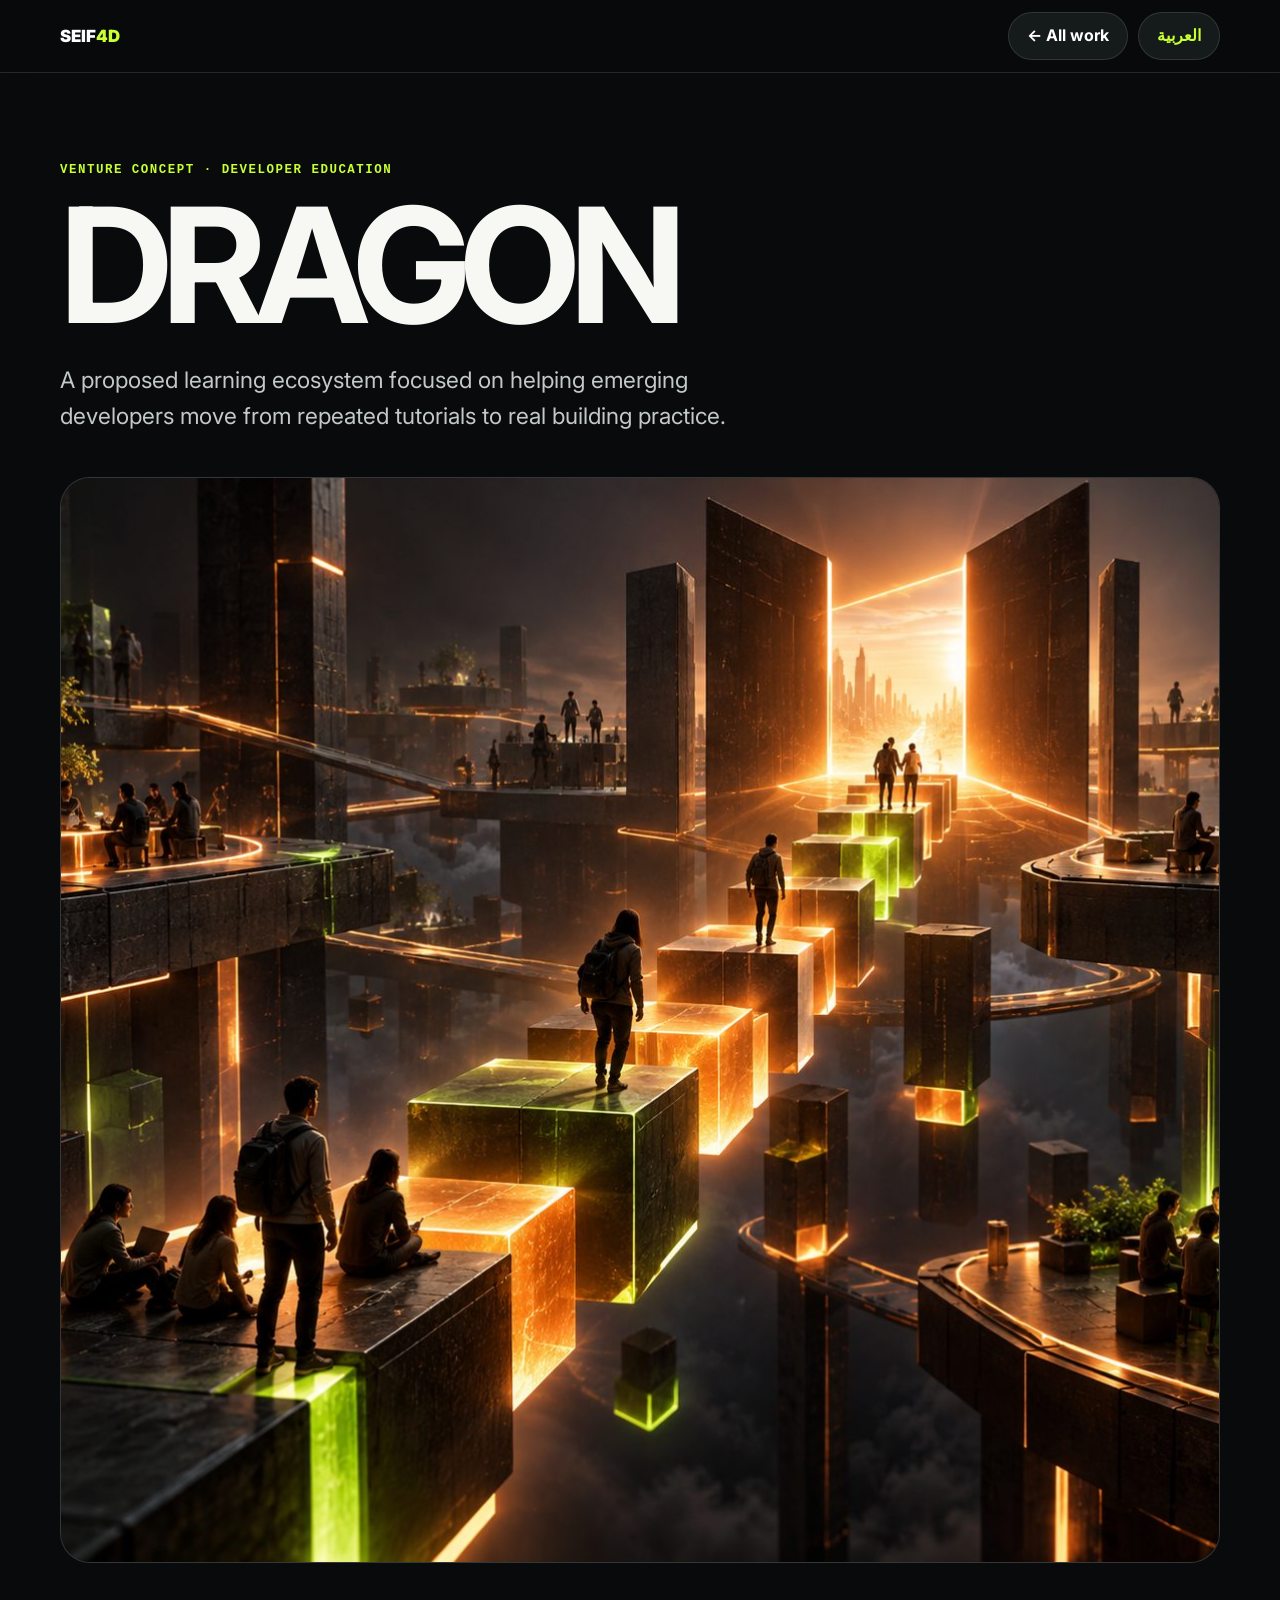
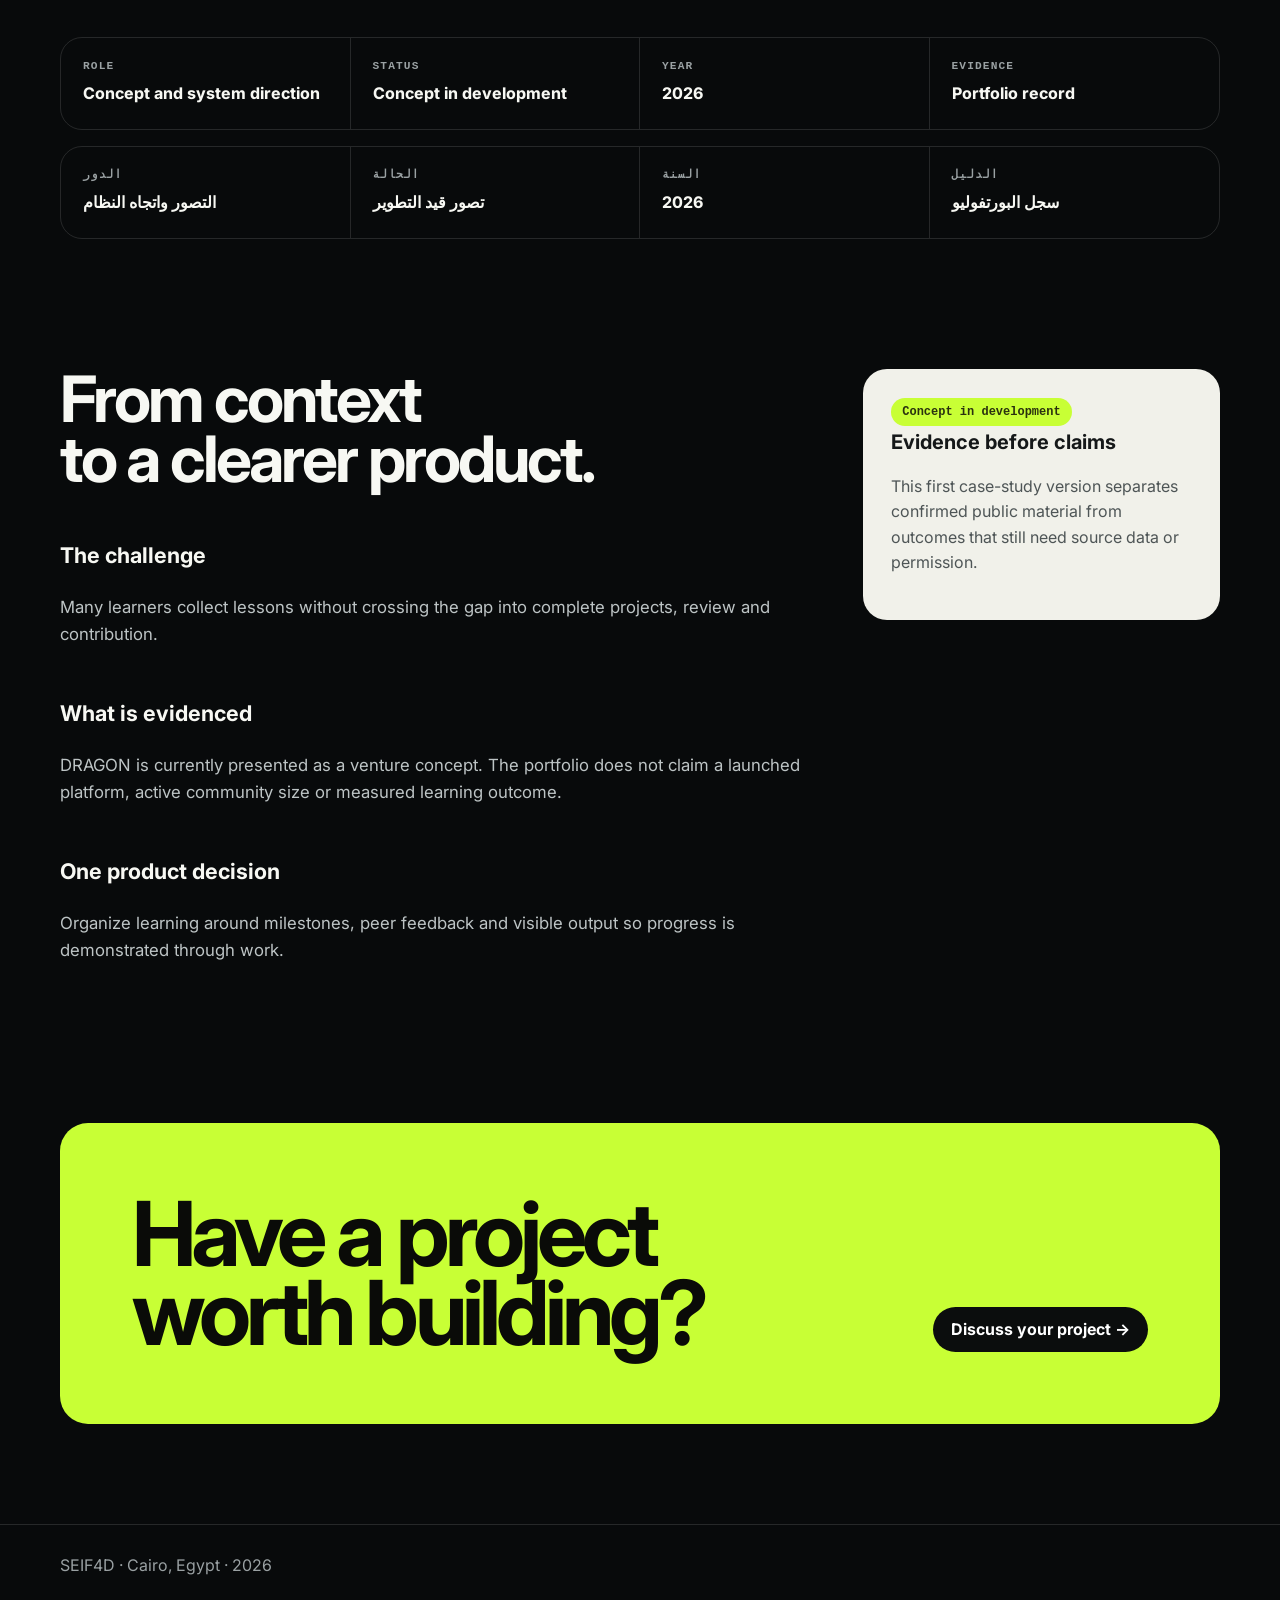
==== work/dragon.html @ 625cdb6b "Add files via upload" ====
<!doctype html>
<html lang="en" dir="ltr">
<head>
  <meta charset="utf-8">
  <meta name="viewport" content="width=device-width,initial-scale=1,viewport-fit=cover">
  <title>SEIF4D — DRAGON case study</title>
  <meta name="description" content="A proposed learning ecosystem focused on helping emerging developers move from repeated tutorials to real building practice.">
  <meta name="robots" content="index,follow,max-image-preview:large">
  <link rel="canonical" href="https://seif4d.com/work/dragon.html">
  <meta property="og:type" content="article">
  <meta property="og:title" content="DRAGON — SEIF4D project">
  <meta property="og:description" content="A proposed learning ecosystem focused on helping emerging developers move from repeated tutorials to real building practice.">
  <meta property="og:image" content="https://seif4d.com/assets/dragon-cover-v2.jpg">
  <link rel="preconnect" href="https://fonts.googleapis.com">
  <link rel="preconnect" href="https://fonts.gstatic.com" crossorigin>
  <link rel="stylesheet" href="https://fonts.googleapis.com/css2?family=Cairo:wght@400;600;700;800;900&family=Inter:wght@400;500;600;700;800;900&display=swap">
  <link rel="stylesheet" href="case-study.css">
</head>
<body data-title-en="DRAGON — SEIF4D project" data-title-ar="DRAGON — مشروع SEIF4D" data-description-en="A proposed learning ecosystem focused on helping emerging developers move from repeated tutorials to real building practice." data-description-ar="تصور لمنظومة تعلم تساعد المطورين الصاعدين على الانتقال من تكرار الدروس إلى ممارسة البناء الفعلي.">
  <header class="case-header"><div class="shell"><a class="brand" data-home href="../index.html#work">SEIF<span>4D</span></a><div class="header-actions"><a data-home href="../index.html#work">← <span class="en-copy">All work</span><span class="ar-copy">كل الأعمال</span></a><button type="button" data-language>العربية</button></div></div></header>
  <main>
    <section class="case-hero shell">
      <div class="en-copy"><p class="eyebrow">Venture concept · Developer education</p><h1>DRAGON</h1><p class="lede">A proposed learning ecosystem focused on helping emerging developers move from repeated tutorials to real building practice.</p></div>
      <div class="ar-copy"><p class="eyebrow">تصور مشروع · تعليم المطورين</p><h1>DRAGON</h1><p class="lede">تصور لمنظومة تعلم تساعد المطورين الصاعدين على الانتقال من تكرار الدروس إلى ممارسة البناء الفعلي.</p></div>
      <img class="cover" src="../assets/dragon-cover-v2.jpg" width="1448" height="1086" alt="DRAGON editorial project cover">
      <dl class="proof en-copy"><div><dt>Role</dt><dd>Concept and system direction</dd></div><div><dt>Status</dt><dd>Concept in development</dd></div><div><dt>Year</dt><dd>2026</dd></div><div><dt>Evidence</dt><dd>Portfolio record</dd></div></dl>
      <dl class="proof ar-copy"><div><dt>الدور</dt><dd>التصور واتجاه النظام</dd></div><div><dt>الحالة</dt><dd>تصور قيد التطوير</dd></div><div><dt>السنة</dt><dd>2026</dd></div><div><dt>الدليل</dt><dd>سجل البورتفوليو</dd></div></dl>
    </section>
    <section class="case-content shell">
      <div class="copy en-copy"><h2>From context<br>to a clearer product.</h2><h3>The challenge</h3><p>Many learners collect lessons without crossing the gap into complete projects, review and contribution.</p><h3>What is evidenced</h3><p>DRAGON is currently presented as a venture concept. The portfolio does not claim a launched platform, active community size or measured learning outcome.</p><h3>One product decision</h3><p>Organize learning around milestones, peer feedback and visible output so progress is demonstrated through work.</p></div>
      <div class="copy ar-copy"><h2>من السياق<br>إلى منتج أوضح.</h2><h3>التحدي</h3><p>يجمع كثير من المتعلمين الدروس دون عبور الفجوة نحو مشروع مكتمل ومراجعة فعلية ومساهمة.</p><h3>ما تؤكده الأدلة</h3><p>يُعرض DRAGON حاليًا باعتباره تصورًا لمشروع. لا يدّعي البورتفوليو وجود منصة مطلقة أو حجم مجتمع نشط أو نتائج تعلم مقاسة.</p><h3>قرار في المنتج</h3><p>تنظيم التعلم حول مراحل بناء ومراجعة من الآخرين ومخرجات ظاهرة، بحيث يُثبت التقدم من خلال العمل.</p></div>
      <aside class="note"><span class="status"><span class="en-copy">Concept in development</span><span class="ar-copy">تصور قيد التطوير</span></span><div class="en-copy"><b>Evidence before claims</b><p>This first case-study version separates confirmed public material from outcomes that still need source data or permission.</p></div><div class="ar-copy"><b>الدليل قبل الادعاء</b><p>تفصل النسخة الأولى من دراسة الحالة بين المواد العامة المؤكدة والنتائج التي ما زالت تحتاج إلى مصدر أو تصريح.</p></div></aside>
    </section>
    <section class="case-cta shell"><div class="cta-card"><div class="en-copy"><h2>Have a project<br>worth building?</h2></div><div class="ar-copy"><h2>لديك مشروع<br>يستحق البناء؟</h2></div><a class="button" data-contact href="mailto:contact@seif4d.com"> <span class="en-copy">Discuss your project →</span><span class="ar-copy">ناقش مشروعك ←</span></a></div></section>
  </main>
  <footer class="case-footer"><div class="shell">SEIF4D · Cairo, Egypt · 2026</div></footer>
  <script src="case-study.js" defer></script>
</body>
</html>
---- work/case-study.css ----
:root{--ink:#080a0b;--panel:#111516;--paper:#f1f1ea;--muted:#9aa1a3;--lime:#c8ff35;--line:rgba(255,255,255,.12)}
*{box-sizing:border-box}html{scroll-behavior:smooth}body{margin:0;background:var(--ink);color:#f7f8f3;font-family:Inter,Arial,sans-serif;line-height:1.6}body[dir=rtl]{font-family:Cairo,Arial,sans-serif}.ar-copy{display:none}body[dir=rtl] .en-copy{display:none}body[dir=rtl] .ar-copy{display:block}.shell{width:min(1160px,calc(100% - 40px));margin:auto}.case-header{position:sticky;top:0;z-index:20;background:rgba(8,10,11,.88);backdrop-filter:blur(18px);border-bottom:1px solid var(--line)}.case-header .shell{height:72px;display:flex;align-items:center;justify-content:space-between;gap:16px}.brand{font-size:1.05rem;font-weight:900;color:#fff;text-decoration:none}.brand span{color:var(--lime)}.header-actions{display:flex;gap:10px}.header-actions a,.header-actions button,.button{min-height:44px;border-radius:999px;border:1px solid var(--line);background:#151a1b;color:#fff;padding:10px 18px;font:inherit;font-weight:700;text-decoration:none;cursor:pointer}.header-actions button{color:var(--lime)}.case-hero{padding:78px 0 42px}.eyebrow{font:700 .78rem/1.2 monospace;color:var(--lime);letter-spacing:.12em;text-transform:uppercase}.case-hero h1{font-size:clamp(4rem,13vw,10rem);line-height:.82;letter-spacing:-.065em;margin:22px 0 30px}.lede{max-width:740px;font-size:clamp(1.05rem,2vw,1.42rem);color:#c3c9c9}.cover{width:100%;aspect-ratio:4/3;object-fit:cover;border-radius:30px;border:1px solid var(--line);margin:20px 0 50px;background:#171b1c}.proof{display:grid;grid-template-columns:repeat(4,1fr);border:1px solid var(--line);border-radius:22px;overflow:hidden}.proof div{padding:22px;border-inline-end:1px solid var(--line)}.proof div:last-child{border:0}.proof dt{font:700 .7rem/1.2 monospace;color:var(--muted);text-transform:uppercase;letter-spacing:.1em}.proof dd{margin:8px 0 0;font-weight:750}.case-content{display:grid;grid-template-columns:minmax(0,1fr) minmax(260px,.48fr);gap:60px;padding:72px 0}.copy h2{font-size:clamp(2rem,5vw,4.4rem);line-height:.95;letter-spacing:-.045em;margin:0 0 24px}.copy h3{margin-top:48px;font-size:1.35rem}.copy p{color:#bdc4c5;font-size:1.05rem}.note{align-self:start;position:sticky;top:104px;background:var(--paper);color:#151819;border-radius:24px;padding:28px}.note b{display:block;font-size:1.25rem;margin-bottom:12px}.note p{color:#4e5556}.status{display:inline-flex;align-items:center;gap:8px;font:700 .75rem monospace;color:#2a310f;background:var(--lime);padding:7px 11px;border-radius:99px}.case-cta{padding:70px 0 100px}.cta-card{background:var(--lime);color:#0a0b08;border-radius:28px;padding:clamp(28px,7vw,72px);display:flex;align-items:end;justify-content:space-between;gap:30px}.cta-card h2{font-size:clamp(2.4rem,7vw,6.5rem);line-height:.88;letter-spacing:-.055em;margin:0}.cta-card .button{background:#0b0d0d;color:#fff;border:0}.case-footer{border-top:1px solid var(--line);padding:28px 0 44px;color:var(--muted)}
@media(max-width:720px){.shell{width:min(100% - 28px,1160px)}.case-header .shell{height:64px}.case-hero{padding-top:52px}.case-hero h1{font-size:clamp(3.4rem,19vw,6rem)}.cover{border-radius:20px;margin-bottom:28px}.proof{grid-template-columns:1fr 1fr}.proof div:nth-child(2){border-inline-end:0}.proof div:nth-child(-n+2){border-bottom:1px solid var(--line)}.case-content{grid-template-columns:1fr;gap:30px;padding:52px 0}.note{position:static}.cta-card{align-items:start;flex-direction:column}.header-actions a{display:none}}
@media(prefers-reduced-motion:reduce){html{scroll-behavior:auto}}
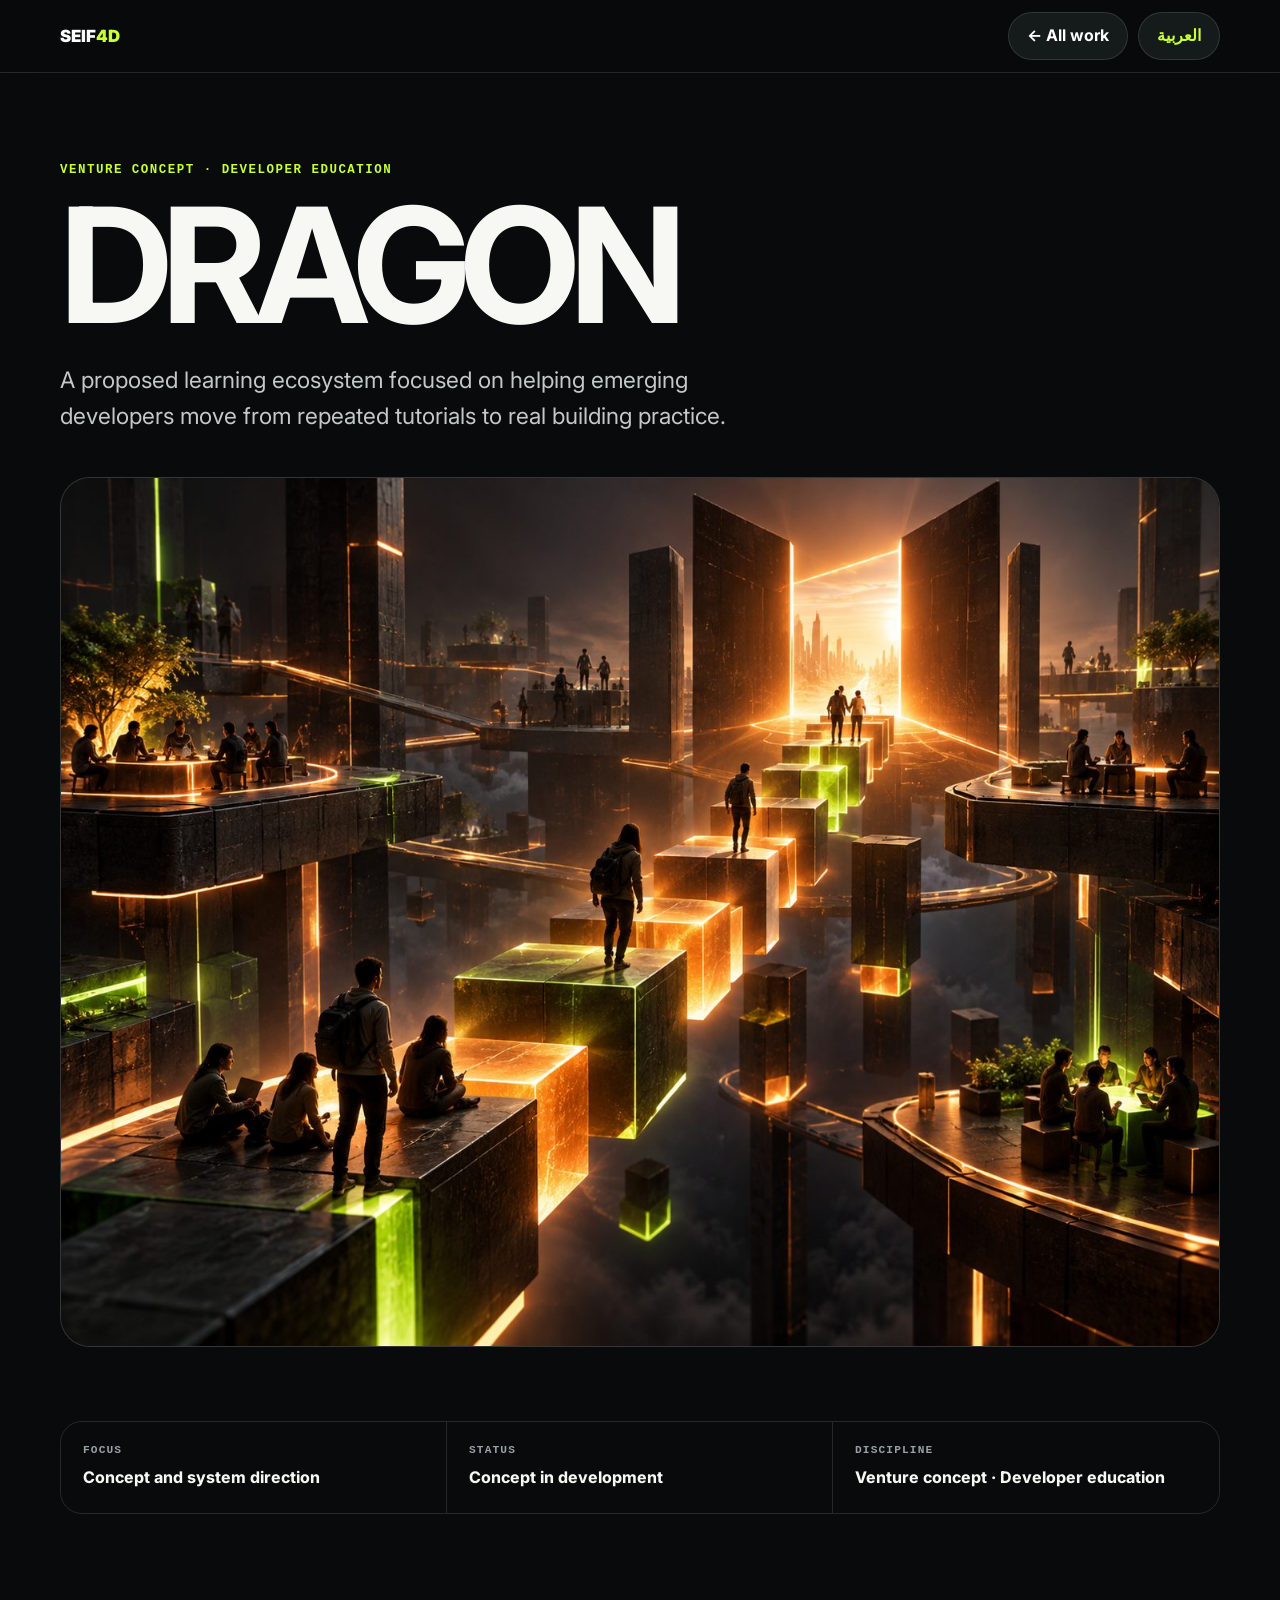
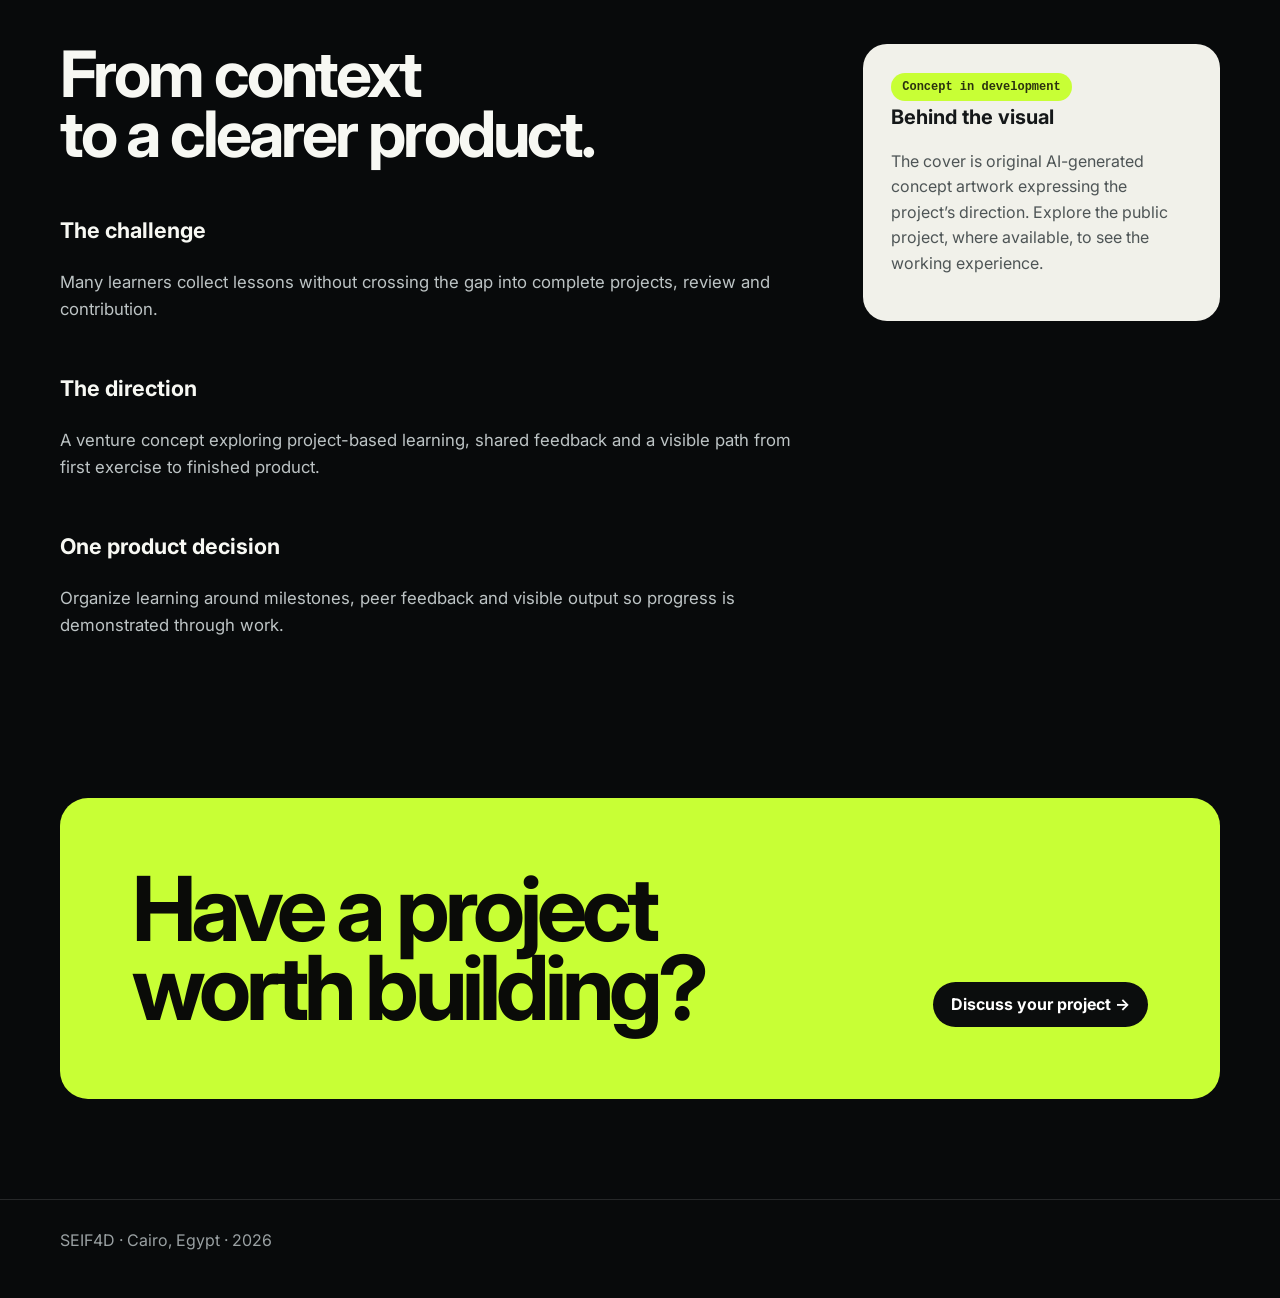
==== commit dc21c25d: "Update portfolio website and case studies (v5)" ====
--- a/work/dragon.html
+++ b/work/dragon.html
@@ -20,16 +20,17 @@
   <header class="case-header"><div class="shell"><a class="brand" data-home href="../index.html#work">SEIF<span>4D</span></a><div class="header-actions"><a data-home href="../index.html#work">← <span class="en-copy">All work</span><span class="ar-copy">كل الأعمال</span></a><button type="button" data-language>العربية</button></div></div></header>
   <main>
     <section class="case-hero shell">
-      <div class="en-copy"><p class="eyebrow">Venture concept · Developer education</p><h1>DRAGON</h1><p class="lede">A proposed learning ecosystem focused on helping emerging developers move from repeated tutorials to real building practice.</p></div>
-      <div class="ar-copy"><p class="eyebrow">تصور مشروع · تعليم المطورين</p><h1>DRAGON</h1><p class="lede">تصور لمنظومة تعلم تساعد المطورين الصاعدين على الانتقال من تكرار الدروس إلى ممارسة البناء الفعلي.</p></div>
+      <p class="eyebrow"><span class="en-copy">Venture concept · Developer education</span><span class="ar-copy">تصور مشروع · تعليم المطورين</span></p>
+      <h1>DRAGON</h1>
+      <p class="lede en-copy">A proposed learning ecosystem focused on helping emerging developers move from repeated tutorials to real building practice.</p><p class="lede ar-copy">تصور لمنظومة تعلم تساعد المطورين الصاعدين على الانتقال من تكرار الدروس إلى ممارسة البناء الفعلي.</p>
       <img class="cover" src="../assets/dragon-cover-v2.jpg" width="1448" height="1086" alt="DRAGON editorial project cover">
-      <dl class="proof en-copy"><div><dt>Role</dt><dd>Concept and system direction</dd></div><div><dt>Status</dt><dd>Concept in development</dd></div><div><dt>Year</dt><dd>2026</dd></div><div><dt>Evidence</dt><dd>Portfolio record</dd></div></dl>
-      <dl class="proof ar-copy"><div><dt>الدور</dt><dd>التصور واتجاه النظام</dd></div><div><dt>الحالة</dt><dd>تصور قيد التطوير</dd></div><div><dt>السنة</dt><dd>2026</dd></div><div><dt>الدليل</dt><dd>سجل البورتفوليو</dd></div></dl>
+      <dl class="proof en-copy"><div><dt>Focus</dt><dd>Concept and system direction</dd></div><div><dt>Status</dt><dd>Concept in development</dd></div><div><dt>Discipline</dt><dd>Venture concept · Developer education</dd></div></dl>
+      <dl class="proof ar-copy"><div><dt>التركيز</dt><dd>التصور واتجاه النظام</dd></div><div><dt>الحالة</dt><dd>تصور قيد التطوير</dd></div><div><dt>المجال</dt><dd>تصور مشروع · تعليم المطورين</dd></div></dl>
     </section>
     <section class="case-content shell">
-      <div class="copy en-copy"><h2>From context<br>to a clearer product.</h2><h3>The challenge</h3><p>Many learners collect lessons without crossing the gap into complete projects, review and contribution.</p><h3>What is evidenced</h3><p>DRAGON is currently presented as a venture concept. The portfolio does not claim a launched platform, active community size or measured learning outcome.</p><h3>One product decision</h3><p>Organize learning around milestones, peer feedback and visible output so progress is demonstrated through work.</p></div>
-      <div class="copy ar-copy"><h2>من السياق<br>إلى منتج أوضح.</h2><h3>التحدي</h3><p>يجمع كثير من المتعلمين الدروس دون عبور الفجوة نحو مشروع مكتمل ومراجعة فعلية ومساهمة.</p><h3>ما تؤكده الأدلة</h3><p>يُعرض DRAGON حاليًا باعتباره تصورًا لمشروع. لا يدّعي البورتفوليو وجود منصة مطلقة أو حجم مجتمع نشط أو نتائج تعلم مقاسة.</p><h3>قرار في المنتج</h3><p>تنظيم التعلم حول مراحل بناء ومراجعة من الآخرين ومخرجات ظاهرة، بحيث يُثبت التقدم من خلال العمل.</p></div>
-      <aside class="note"><span class="status"><span class="en-copy">Concept in development</span><span class="ar-copy">تصور قيد التطوير</span></span><div class="en-copy"><b>Evidence before claims</b><p>This first case-study version separates confirmed public material from outcomes that still need source data or permission.</p></div><div class="ar-copy"><b>الدليل قبل الادعاء</b><p>تفصل النسخة الأولى من دراسة الحالة بين المواد العامة المؤكدة والنتائج التي ما زالت تحتاج إلى مصدر أو تصريح.</p></div></aside>
+      <div class="copy en-copy"><h2>From context<br>to a clearer product.</h2><h3>The challenge</h3><p>Many learners collect lessons without crossing the gap into complete projects, review and contribution.</p><h3>The direction</h3><p>A venture concept exploring project-based learning, shared feedback and a visible path from first exercise to finished product.</p><h3>One product decision</h3><p>Organize learning around milestones, peer feedback and visible output so progress is demonstrated through work.</p></div>
+      <div class="copy ar-copy"><h2>من الفكرة<br>إلى تجربة أوضح.</h2><h3>التحدي</h3><p>يجمع كثير من المتعلمين الدروس دون عبور الفجوة نحو مشروع مكتمل ومراجعة فعلية ومساهمة.</p><h3>اتجاه المشروع</h3><p>تصور مشروع يستكشف التعلم بالمشاريع والمراجعة المشتركة ومسارًا واضحًا من أول تمرين إلى منتج مكتمل.</p><h3>قرار في المنتج</h3><p>تنظيم التعلم حول مراحل بناء ومراجعة من الآخرين ومخرجات ظاهرة، بحيث يُثبت التقدم من خلال العمل.</p></div>
+      <aside class="note"><span class="status"><span class="en-copy">Concept in development</span><span class="ar-copy">تصور قيد التطوير</span></span><div class="en-copy"><b>Behind the visual</b><p>The cover is original AI-generated concept artwork expressing the project’s direction. Explore the public project, where available, to see the working experience.</p></div><div class="ar-copy"><b>وراء الصورة</b><p>الغلاف تصور بصري مولّد بالذكاء الاصطناعي يعبّر عن اتجاه المشروع. يمكنك استكشاف التجربة الفعلية من رابط المشروع عندما يكون متاحًا.</p></div></aside>
     </section>
     <section class="case-cta shell"><div class="cta-card"><div class="en-copy"><h2>Have a project<br>worth building?</h2></div><div class="ar-copy"><h2>لديك مشروع<br>يستحق البناء؟</h2></div><a class="button" data-contact href="mailto:contact@seif4d.com"> <span class="en-copy">Discuss your project →</span><span class="ar-copy">ناقش مشروعك ←</span></a></div></section>
   </main>
--- a/work/case-study.css
+++ b/work/case-study.css
@@ -1,4 +1,6 @@
 :root{--ink:#080a0b;--panel:#111516;--paper:#f1f1ea;--muted:#9aa1a3;--lime:#c8ff35;--line:rgba(255,255,255,.12)}
 *{box-sizing:border-box}html{scroll-behavior:smooth}body{margin:0;background:var(--ink);color:#f7f8f3;font-family:Inter,Arial,sans-serif;line-height:1.6}body[dir=rtl]{font-family:Cairo,Arial,sans-serif}.ar-copy{display:none}body[dir=rtl] .en-copy{display:none}body[dir=rtl] .ar-copy{display:block}.shell{width:min(1160px,calc(100% - 40px));margin:auto}.case-header{position:sticky;top:0;z-index:20;background:rgba(8,10,11,.88);backdrop-filter:blur(18px);border-bottom:1px solid var(--line)}.case-header .shell{height:72px;display:flex;align-items:center;justify-content:space-between;gap:16px}.brand{font-size:1.05rem;font-weight:900;color:#fff;text-decoration:none}.brand span{color:var(--lime)}.header-actions{display:flex;gap:10px}.header-actions a,.header-actions button,.button{min-height:44px;border-radius:999px;border:1px solid var(--line);background:#151a1b;color:#fff;padding:10px 18px;font:inherit;font-weight:700;text-decoration:none;cursor:pointer}.header-actions button{color:var(--lime)}.case-hero{padding:78px 0 42px}.eyebrow{font:700 .78rem/1.2 monospace;color:var(--lime);letter-spacing:.12em;text-transform:uppercase}.case-hero h1{font-size:clamp(4rem,13vw,10rem);line-height:.82;letter-spacing:-.065em;margin:22px 0 30px}.lede{max-width:740px;font-size:clamp(1.05rem,2vw,1.42rem);color:#c3c9c9}.cover{width:100%;aspect-ratio:4/3;object-fit:cover;border-radius:30px;border:1px solid var(--line);margin:20px 0 50px;background:#171b1c}.proof{display:grid;grid-template-columns:repeat(4,1fr);border:1px solid var(--line);border-radius:22px;overflow:hidden}.proof div{padding:22px;border-inline-end:1px solid var(--line)}.proof div:last-child{border:0}.proof dt{font:700 .7rem/1.2 monospace;color:var(--muted);text-transform:uppercase;letter-spacing:.1em}.proof dd{margin:8px 0 0;font-weight:750}.case-content{display:grid;grid-template-columns:minmax(0,1fr) minmax(260px,.48fr);gap:60px;padding:72px 0}.copy h2{font-size:clamp(2rem,5vw,4.4rem);line-height:.95;letter-spacing:-.045em;margin:0 0 24px}.copy h3{margin-top:48px;font-size:1.35rem}.copy p{color:#bdc4c5;font-size:1.05rem}.note{align-self:start;position:sticky;top:104px;background:var(--paper);color:#151819;border-radius:24px;padding:28px}.note b{display:block;font-size:1.25rem;margin-bottom:12px}.note p{color:#4e5556}.status{display:inline-flex;align-items:center;gap:8px;font:700 .75rem monospace;color:#2a310f;background:var(--lime);padding:7px 11px;border-radius:99px}.case-cta{padding:70px 0 100px}.cta-card{background:var(--lime);color:#0a0b08;border-radius:28px;padding:clamp(28px,7vw,72px);display:flex;align-items:end;justify-content:space-between;gap:30px}.cta-card h2{font-size:clamp(2.4rem,7vw,6.5rem);line-height:.88;letter-spacing:-.055em;margin:0}.cta-card .button{background:#0b0d0d;color:#fff;border:0}.case-footer{border-top:1px solid var(--line);padding:28px 0 44px;color:var(--muted)}
 @media(max-width:720px){.shell{width:min(100% - 28px,1160px)}.case-header .shell{height:64px}.case-hero{padding-top:52px}.case-hero h1{font-size:clamp(3.4rem,19vw,6rem)}.cover{border-radius:20px;margin-bottom:28px}.proof{grid-template-columns:1fr 1fr}.proof div:nth-child(2){border-inline-end:0}.proof div:nth-child(-n+2){border-bottom:1px solid var(--line)}.case-content{grid-template-columns:1fr;gap:30px;padding:52px 0}.note{position:static}.cta-card{align-items:start;flex-direction:column}.header-actions a{display:none}}
+.cover{height:auto}.proof.ar-copy{display:none}body[dir=rtl] .proof.ar-copy{display:grid}.proof{grid-template-columns:repeat(3,1fr)}body[dir=rtl] .copy h2,body[dir=rtl] .cta-card h2{line-height:1.4;letter-spacing:0}a:focus-visible,button:focus-visible{outline:3px solid var(--lime);outline-offset:5px}
+@media(max-width:720px){.proof{grid-template-columns:1fr}.proof div{border-inline-end:0;border-bottom:1px solid var(--line)}.copy h2{font-size:2.5rem}.cta-card h2{font-size:2.7rem}}
 @media(prefers-reduced-motion:reduce){html{scroll-behavior:auto}}
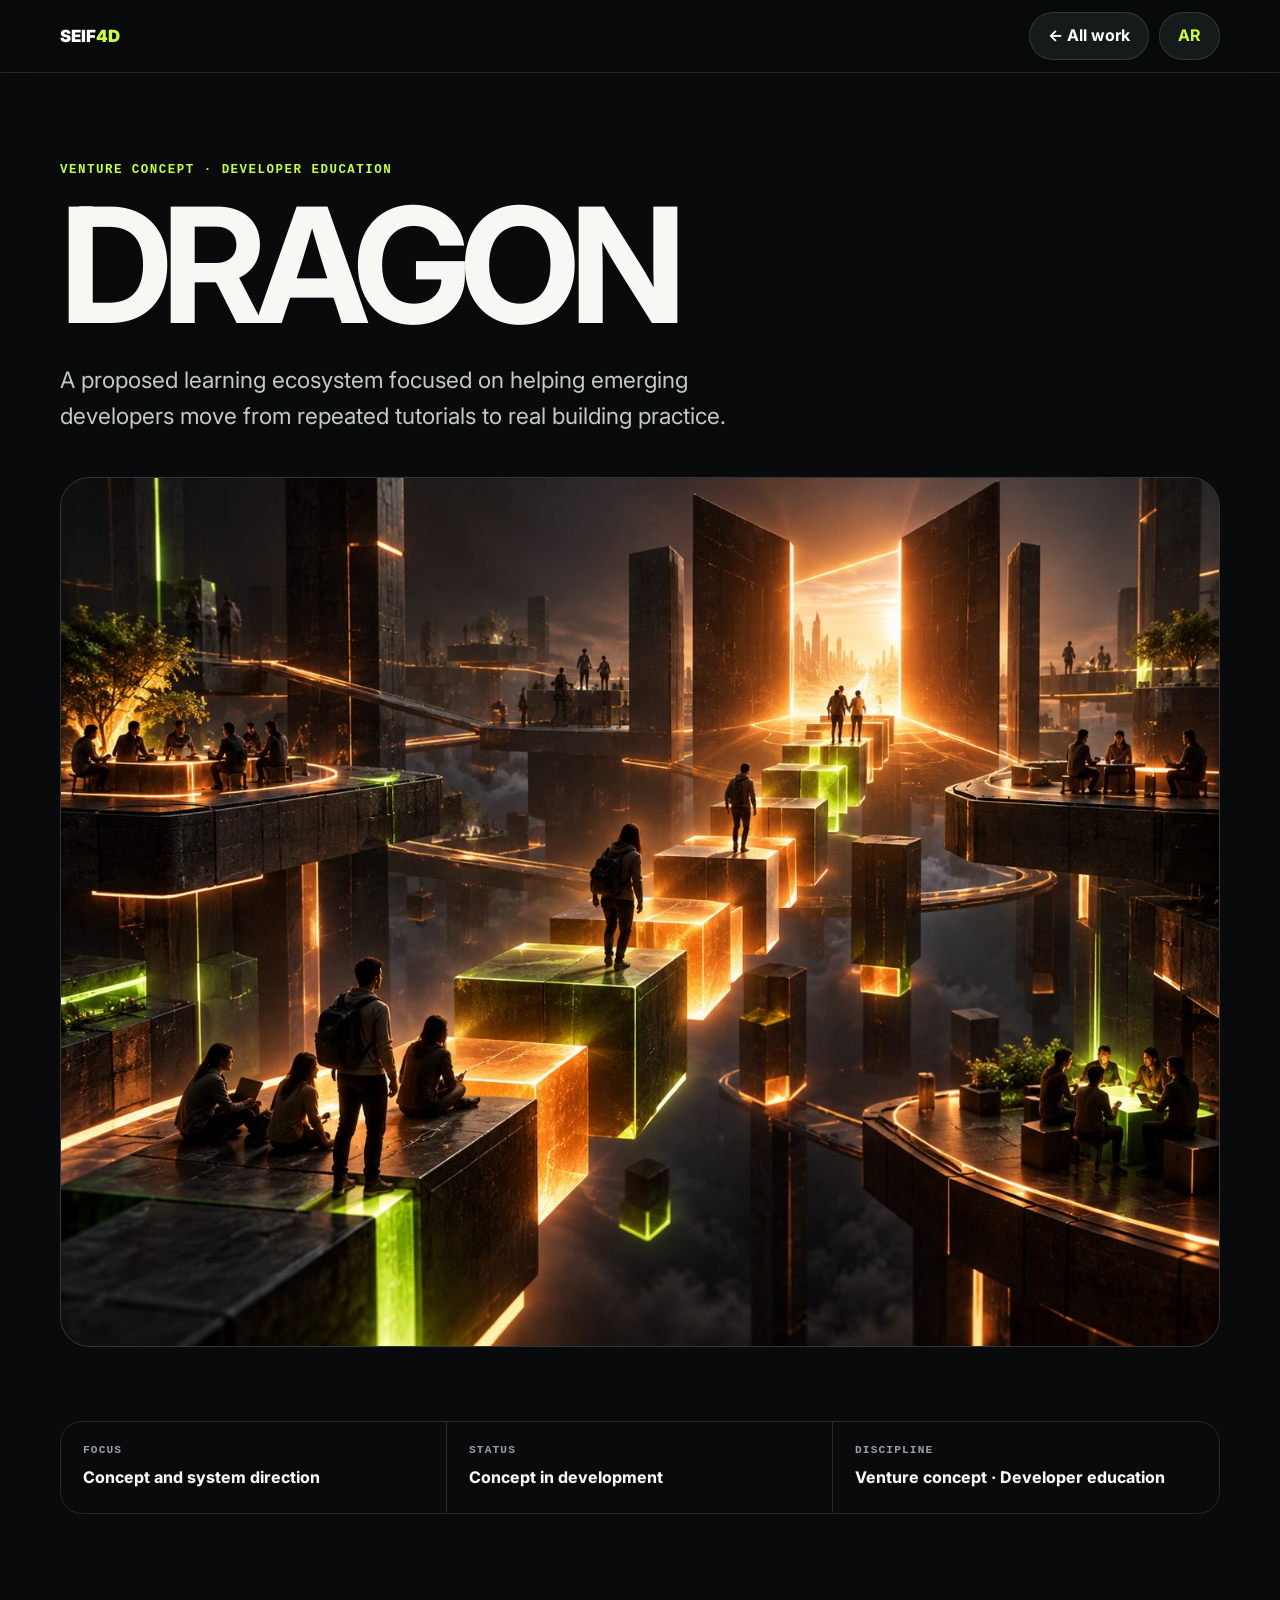
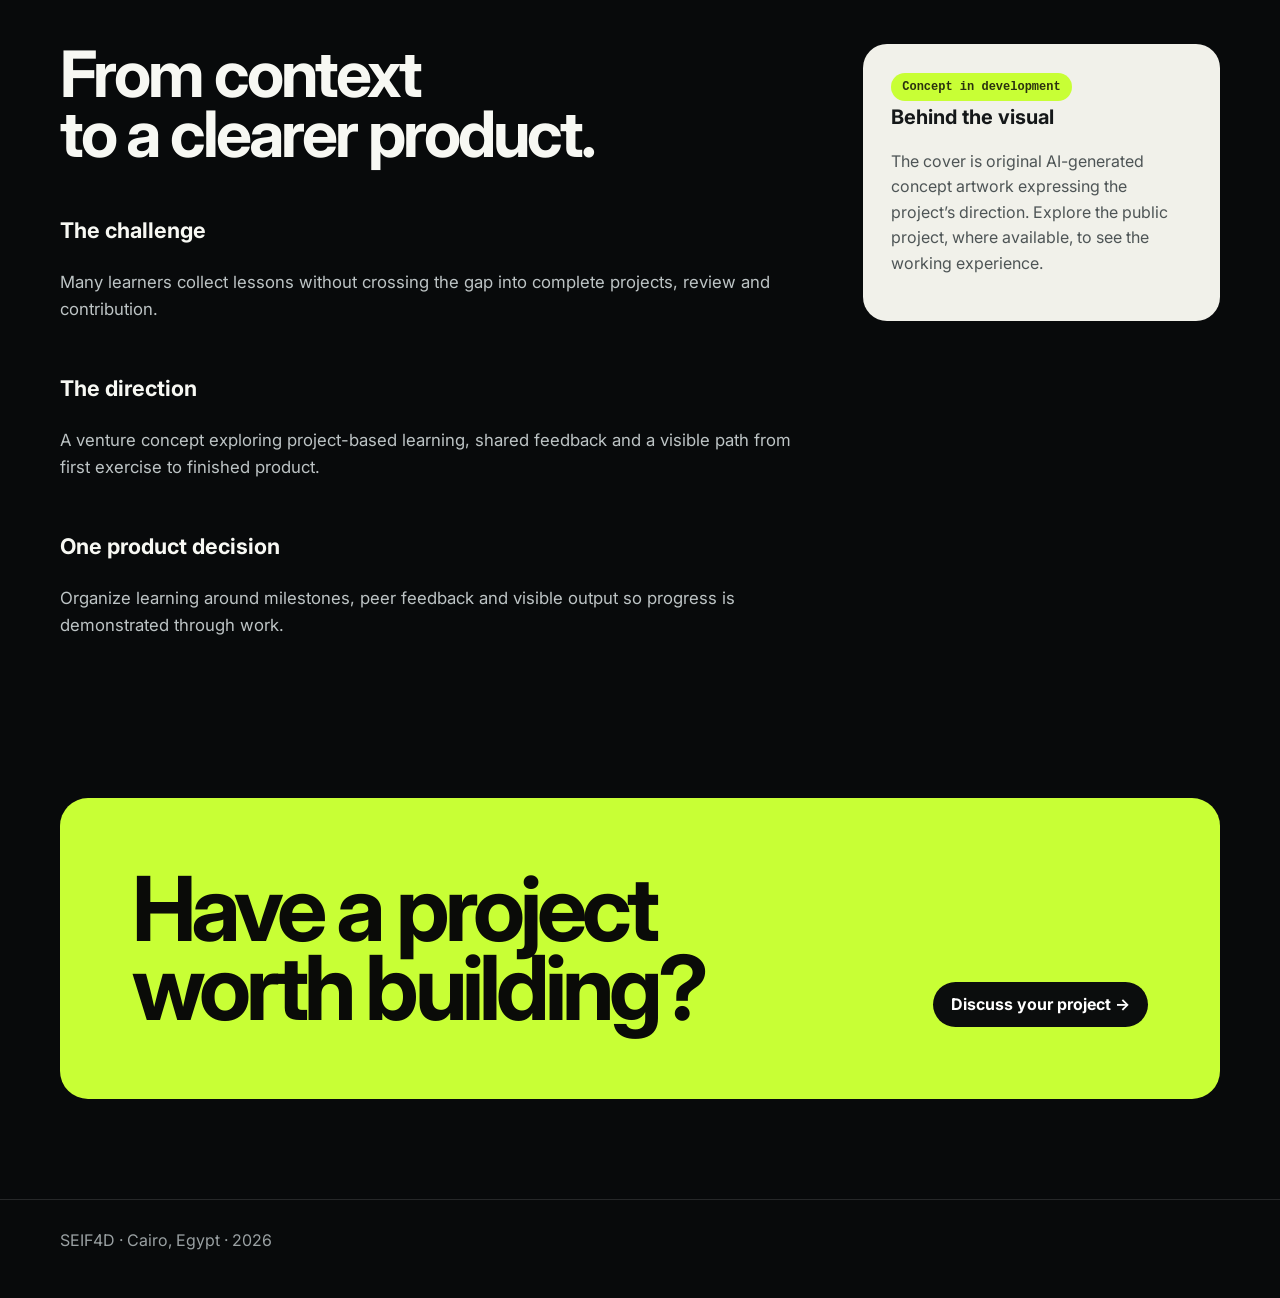
==== commit fa5f1502: "Enhance UI components, add blog integration, and refine card/badge interactions" ====
--- a/work/dragon.html
+++ b/work/dragon.html
@@ -17,7 +17,7 @@
   <link rel="stylesheet" href="case-study.css">
 </head>
 <body data-title-en="DRAGON — SEIF4D project" data-title-ar="DRAGON — مشروع SEIF4D" data-description-en="A proposed learning ecosystem focused on helping emerging developers move from repeated tutorials to real building practice." data-description-ar="تصور لمنظومة تعلم تساعد المطورين الصاعدين على الانتقال من تكرار الدروس إلى ممارسة البناء الفعلي.">
-  <header class="case-header"><div class="shell"><a class="brand" data-home href="../index.html#work">SEIF<span>4D</span></a><div class="header-actions"><a data-home href="../index.html#work">← <span class="en-copy">All work</span><span class="ar-copy">كل الأعمال</span></a><button type="button" data-language>العربية</button></div></div></header>
+  <header class="case-header"><div class="shell"><a class="brand" data-home href="../index.html#work">SEIF<span>4D</span></a><div class="header-actions"><a data-home href="../index.html#work">← <span class="en-copy">All work</span><span class="ar-copy">كل الأعمال</span></a><button type="button" data-language>AR</button></div></div></header>
   <main>
     <section class="case-hero shell">
       <p class="eyebrow"><span class="en-copy">Venture concept · Developer education</span><span class="ar-copy">تصور مشروع · تعليم المطورين</span></p>
